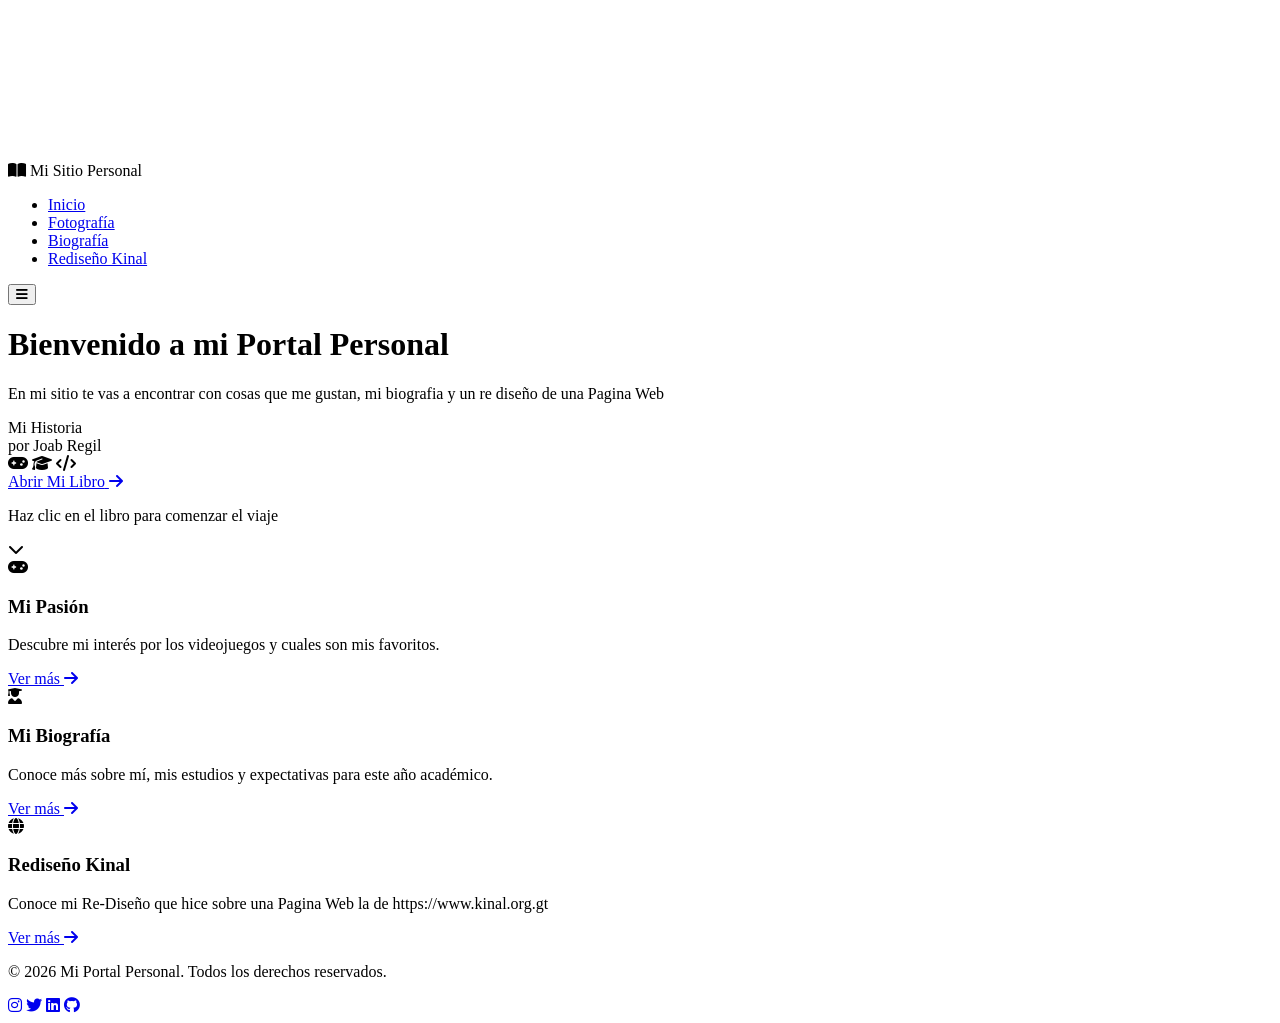
==== index.html @ 54030fdc "add: Agregando la estructura html para el menu principal del SitioWeb" ====
<!DOCTYPE html>
<html lang="es">
<head>
    <meta charset="UTF-8">
    <meta name="viewport" content="width=device-width, initial-scale=1.0">
    <title>Mi Portal Personal | SitioWeb</title>
    <link rel="stylesheet" href="../CSS/estilos-principal.css">
    <link rel="preconnect" href="https://fonts.googleapis.com">
    <link rel="preconnect" href="https://fonts.gstatic.com" crossorigin>
    <link href="https://fonts.googleapis.com/css2?family=Montserrat:wght@300;400;500;600;700&display=swap" rel="stylesheet">
    <link rel="stylesheet" href="https://cdnjs.cloudflare.com/ajax/libs/font-awesome/6.4.0/css/all.min.css">
    <link rel="icon" href="/IMG/LogoKinal.png" type="image/png">
</head>
<body>
    <div class="contenedor">
        <div class="video-fondo">
            <video autoplay muted loop id="video-bg">
                <source src="/IMG/video.mp4" type="video/mp4">
                Tu navegador no soporta videos HTML5.
            </video>
            <div class="overlay-video"></div>
        </div>
        
        <header class="encabezado">
            <div class="logo">
                <i class="fas fa-book-open"></i>
                <span>Mi Sitio Personal</span>
            </div>

            <nav class="navegacion">
                <ul>
                    <li><a href="../HTML/index.html" class="activo">Inicio</a></li>
                    <li><a href="../HTML/fotografia.html">Fotografía</a></li>
                    <li><a href="../HTML/biografia.html">Biografía</a></li>
                    <li><a href="../HTML/Re-DiseñoKinal.html">Rediseño Kinal</a></li>
                </ul>
            </nav>
            <button class="menu-movil">
                <i class="fas fa-bars"></i>
            </button>
        </header>

        <main class="contenido-principal">
            <div class="texto-bienvenida">
                <h1 class="titulo animacion-titulo">Bienvenido a mi Portal Personal</h1>
                <p class="subtitulo animacion-subtitulo">En mi sitio te vas a encontrar con cosas que me gustan, mi biografia y un re diseño de una Pagina Web</p>
            </div>
            
            <div class="contenedor-libro">
                <div class="libro animacion-libro">
                    <div class="portada-libro">
                        <div class="titulo-libro">Mi Historia</div>
                        <div class="autor-libro">por Joab Regil</div>
                        <div class="decoracion-libro">
                            <i class="fas fa-gamepad"></i>
                            <i class="fas fa-graduation-cap"></i>
                            <i class="fas fa-code"></i>
                        </div>
                    </div>
                    <a href="../HTML/fotografia.html" class="boton-libro">
                        <span class="texto-boton">Abrir Mi Libro</span>
                        <i class="fas fa-arrow-right"></i>
                    </a>
                </div>
                
                <div class="instrucciones">
                    <p>Haz clic en el libro para comenzar el viaje</p>
                    <div class="flecha-animada">
                        <i class="fas fa-chevron-down"></i>
                    </div>
                </div>
            </div>
            
            <div class="tarjetas-enlaces">
                <div class="tarjeta animacion-tarjeta">
                    <div class="icono-tarjeta">
                        <i class="fas fa-gamepad"></i>
                    </div>
                    <h3>Mi Pasión</h3>
                    <p>Descubre mi interés por los videojuegos y cuales son mis favoritos.</p>
                    <a href="../HTML/fotografia.html" class="enlace-tarjeta">Ver más <i class="fas fa-arrow-right"></i></a>
                </div>
                
                <div class="tarjeta animacion-tarjeta">
                    <div class="icono-tarjeta">
                        <i class="fas fa-user-graduate"></i>
                    </div>
                    <h3>Mi Biografía</h3>
                    <p>Conoce más sobre mí, mis estudios y expectativas para este año académico.</p>
                    <a href="../HTML/biografia.html" class="enlace-tarjeta">Ver más <i class="fas fa-arrow-right"></i></a>
                </div>
                <div class="tarjeta animacion-tarjeta">
                    <div class="icono-tarjeta">
                        <i class="fas fa-globe"></i>
                    </div>
                    <h3>Rediseño Kinal</h3>
                    <p>Conoce mi Re-Diseño que hice sobre una Pagina Web la de https://www.kinal.org.gt</p>
                    <a href="../HTML/Re-DiseñoKinal.html" class="enlace-tarjeta">Ver más <i class="fas fa-arrow-right"></i></a>
                </div>
            </div>
        </main>

        <footer class="pie-pagina">
            <p>&copy; 2026 Mi Portal Personal. Todos los derechos reservados.</p>
            <div class="redes-sociales">
                <a href="#"><i class="fab fa-instagram"></i></a>
                <a href="#"><i class="fab fa-twitter"></i></a>
                <a href="#"><i class="fab fa-linkedin"></i></a>
                <a href="#"><i class="fab fa-github"></i></a>
            </div>
        </footer>
    </div>
    
    <script src="script.js"></script>
</body>
</html>
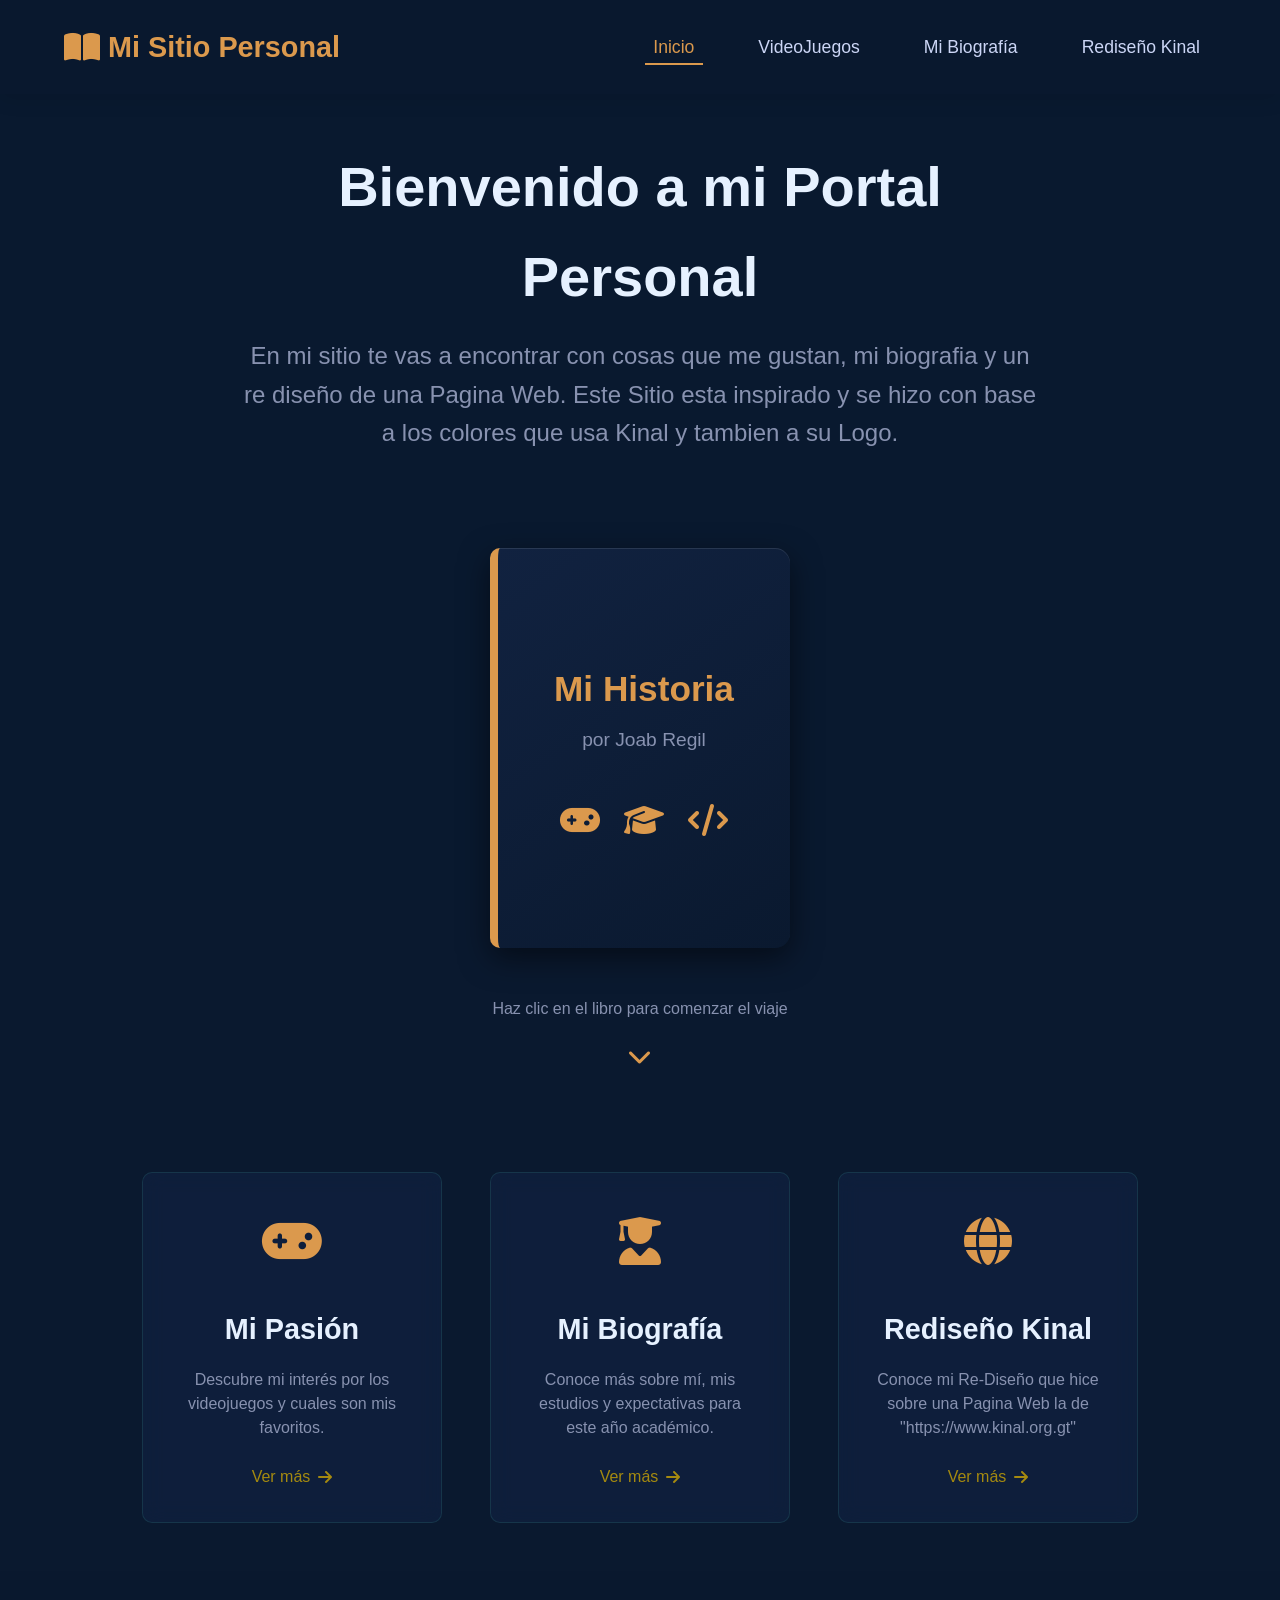
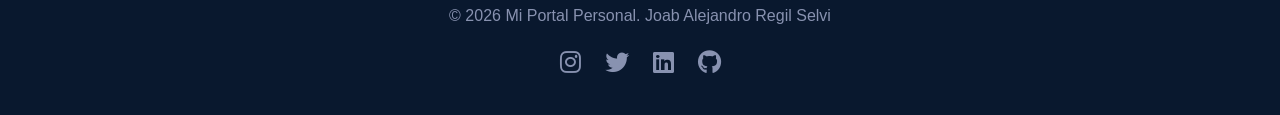
==== commit bbe59b1d: "fix: Corrigiendo errores en el html de la pagina principal" ====
--- a/index.html
+++ b/index.html
@@ -9,13 +9,13 @@
     <link rel="preconnect" href="https://fonts.gstatic.com" crossorigin>
     <link href="https://fonts.googleapis.com/css2?family=Montserrat:wght@300;400;500;600;700&display=swap" rel="stylesheet">
     <link rel="stylesheet" href="https://cdnjs.cloudflare.com/ajax/libs/font-awesome/6.4.0/css/all.min.css">
-    <link rel="icon" href="/IMG/LogoKinal.png" type="image/png">
+    <link rel="icon" href="../IMG/LogoKinal.png" type="image/png">
 </head>
 <body>
     <div class="contenedor">
         <div class="video-fondo">
             <video autoplay muted loop id="video-bg">
-                <source src="/IMG/video.mp4" type="video/mp4">
+                <source src="../IMG/video.mp4" type="video/mp4">
                 Tu navegador no soporta videos HTML5.
             </video>
             <div class="overlay-video"></div>
@@ -30,8 +30,8 @@
             <nav class="navegacion">
                 <ul>
                     <li><a href="../HTML/index.html" class="activo">Inicio</a></li>
-                    <li><a href="../HTML/fotografia.html">Fotografía</a></li>
-                    <li><a href="../HTML/biografia.html">Biografía</a></li>
+                    <li><a href="../HTML/fotografia.html">VideoJuegos</a></li>
+                    <li><a href="../HTML/biografia.html">Mi Biografía</a></li>
                     <li><a href="../HTML/Re-DiseñoKinal.html">Rediseño Kinal</a></li>
                 </ul>
             </nav>
@@ -43,7 +43,8 @@
         <main class="contenido-principal">
             <div class="texto-bienvenida">
                 <h1 class="titulo animacion-titulo">Bienvenido a mi Portal Personal</h1>
-                <p class="subtitulo animacion-subtitulo">En mi sitio te vas a encontrar con cosas que me gustan, mi biografia y un re diseño de una Pagina Web</p>
+                <p class="subtitulo animacion-subtitulo">En mi sitio te vas a encontrar con cosas que me gustan, mi biografia y un re diseño de una Pagina Web. 
+                    Este Sitio esta inspirado y se hizo con base a los colores que usa Kinal y tambien a su Logo. </p>
             </div>
             
             <div class="contenedor-libro">
@@ -94,19 +95,19 @@
                         <i class="fas fa-globe"></i>
                     </div>
                     <h3>Rediseño Kinal</h3>
-                    <p>Conoce mi Re-Diseño que hice sobre una Pagina Web la de https://www.kinal.org.gt</p>
+                    <p>Conoce mi Re-Diseño que hice sobre una Pagina Web la de "https://www.kinal.org.gt"</p>
                     <a href="../HTML/Re-DiseñoKinal.html" class="enlace-tarjeta">Ver más <i class="fas fa-arrow-right"></i></a>
                 </div>
             </div>
         </main>
 
         <footer class="pie-pagina">
-            <p>&copy; 2026 Mi Portal Personal. Todos los derechos reservados.</p>
+            <p>&copy; 2026 Mi Portal Personal. Joab Alejandro Regil Selvi</p>
             <div class="redes-sociales">
                 <a href="#"><i class="fab fa-instagram"></i></a>
                 <a href="#"><i class="fab fa-twitter"></i></a>
                 <a href="#"><i class="fab fa-linkedin"></i></a>
-                <a href="#"><i class="fab fa-github"></i></a>
+                <a href="https://github.com/jregil-2021564/SitioWeb_Proyecto/tree/main"><i class="fab fa-github"></i></a>
             </div>
         </footer>
     </div>
--- a/CSS/estilos-principal.css
+++ b/CSS/estilos-principal.css
@@ -0,0 +1,467 @@
+/* Reset y configuraciones generales */
+* {
+    margin: 0;
+    padding: 0;
+    box-sizing: border-box;
+}
+
+html {
+    scroll-behavior: smooth;
+}
+
+body {
+    font-family: 'Montserrat', sans-serif;
+    line-height: 1.6;
+    color: #333;
+    overflow-x: hidden;
+    background-color: #0a192f;
+}
+
+.contenedor {
+    position: relative;
+    min-height: 100vh;
+    display: flex;
+    flex-direction: column;
+}
+
+/* Video de fondo */
+.video-fondo {
+    position: fixed;
+    top: 0;
+    left: 0;
+    width: 100%;
+    height: 100%;
+    z-index: -1;
+    overflow: hidden;
+}
+
+#video-bg {
+    position: absolute;
+    top: 50%;
+    left: 50%;
+    min-width: 100%;
+    min-height: 100%;
+    width: auto;
+    height: auto;
+    transform: translate(-50%, -50%);
+    object-fit: cover;
+}
+
+.overlay-video {
+    position: absolute;
+    top: 0;
+    left: 0;
+    width: 100%;
+    height: 100%;
+    background: rgba(10, 25, 47, 0.85);
+}
+
+/* Encabezado */
+.encabezado {
+    display: flex;
+    justify-content: space-between;
+    align-items: center;
+    padding: 1.5rem 5%;
+    background-color: rgba(10, 25, 47, 0.9);
+    backdrop-filter: blur(10px);
+    position: sticky;
+    top: 0;
+    z-index: 100;
+    box-shadow: 0 4px 20px rgba(0, 0, 0, 0.1);
+}
+
+.logo {
+    display: flex;
+    align-items: center;
+    color: #db994d;
+    font-size: 1.8rem;
+    font-weight: 700;
+    gap: 0.5rem;
+}
+
+.logo i {
+    font-size: 2rem;
+}
+
+.navegacion ul {
+    display: flex;
+    list-style: none;
+    gap: 2rem;
+}
+
+.navegacion a {
+    text-decoration: none;
+    color: #ccd6f6;
+    font-weight: 500;
+    font-size: 1.1rem;
+    padding: 0.5rem 1rem;
+    border-radius: 4px;
+    transition: all 0.3s ease;
+    position: relative;
+}
+
+.navegacion a:hover,
+.navegacion a.activo {
+    color: #db994d;
+}
+
+.navegacion a::after {
+    content: '';
+    position: absolute;
+    width: 0;
+    height: 2px;
+    bottom: 0;
+    left: 50%;
+    background-color: #db994d;
+    transition: all 0.3s ease;
+}
+
+.navegacion a:hover::after,
+.navegacion a.activo::after {
+    width: 80%;
+    left: 10%;
+}
+
+.menu-movil {
+    display: none;
+    background: none;
+    border: none;
+    color: #db994d;
+    font-size: 1.8rem;
+    cursor: pointer;
+}
+
+/* Contenido principal */
+.contenido-principal {
+    flex: 1;
+    display: flex;
+    flex-direction: column;
+    align-items: center;
+    padding: 3rem 5%;
+    color: #ccd6f6;
+}
+
+.texto-bienvenida {
+    text-align: center;
+    margin-bottom: 3rem;
+    max-width: 800px;
+}
+
+.titulo {
+    font-size: 3.5rem;
+    font-weight: 700;
+    margin-bottom: 1rem;
+    color: #e6f1ff;
+}
+
+.subtitulo {
+    font-size: 1.5rem;
+    font-weight: 300;
+    color: #8892b0;
+}
+
+/* Animaciones para el título y subtítulo */
+.animacion-titulo {
+    animation: aparecer 1.5s ease-out;
+}
+
+.animacion-subtitulo {
+    animation: aparecer 1.5s ease-out 0.5s both;
+}
+
+@keyframes aparecer {
+    from {
+        opacity: 0;
+        transform: translateY(30px);
+    }
+    to {
+        opacity: 1;
+        transform: translateY(0);
+    }
+}
+
+/* Estilos del libro */
+.contenedor-libro {
+    display: flex;
+    flex-direction: column;
+    align-items: center;
+    margin: 3rem 0;
+}
+
+.libro {
+    position: relative;
+    width: 300px;
+    height: 400px;
+    perspective: 1500px;
+    margin-bottom: 2rem;
+}
+
+.portada-libro {
+    position: absolute;
+    width: 100%;
+    height: 100%;
+    background: linear-gradient(145deg, #112240, #0a192f);
+    border-radius: 10px 15px 15px 10px;
+    box-shadow: 
+        0 10px 30px rgba(0, 0, 0, 0.5),
+        inset 0 1px 0 rgba(255, 255, 255, 0.1);
+    display: flex;
+    flex-direction: column;
+    justify-content: center;
+    align-items: center;
+    padding: 2rem;
+    color: #db994d;
+    border-left: 8px solid #db994d;
+    transform-style: preserve-3d;
+    transition: transform 0.8s cubic-bezier(0.175, 0.885, 0.32, 1.275);
+    z-index: 2;
+}
+
+.libro:hover .portada-libro {
+    transform: rotateY(-30deg);
+}
+
+.titulo-libro {
+    font-size: 2.2rem;
+    font-weight: 700;
+    margin-bottom: 0.5rem;
+    text-align: center;
+}
+
+.autor-libro {
+    font-size: 1.2rem;
+    color: #8892b0;
+    margin-bottom: 2rem;
+}
+
+.decoracion-libro {
+    display: flex;
+    gap: 1.5rem;
+    font-size: 2rem;
+    margin-top: 1rem;
+}
+
+.boton-libro {
+    position: absolute;
+    top: 0;
+    left: 0;
+    width: 100%;
+    height: 100%;
+    display: flex;
+    flex-direction: column;
+    justify-content: center;
+    align-items: center;
+    background: rgba(12, 35, 110, 0.1);
+    border-radius: 10px;
+    text-decoration: none;
+    color: #db994d;
+    z-index: 3;
+    opacity: 0;
+    transition: opacity 0.3s ease;
+    backdrop-filter: blur(5px);
+}
+
+.libro:hover .boton-libro {
+    opacity: 1;
+}
+
+.texto-boton {
+    font-size: 1.8rem;
+    font-weight: 600;
+    margin-bottom: 1rem;
+}
+
+.boton-libro i {
+    font-size: 2.5rem;
+    animation: latido 1.5s infinite ease-in-out;
+}
+
+@keyframes latido {
+    0%, 100% { transform: scale(1); }
+    50% { transform: scale(1.1); }
+}
+
+.animacion-libro {
+    animation: flotar 3s ease-in-out infinite;
+}
+
+@keyframes flotar {
+    0%, 100% { transform: translateY(0); }
+    50% { transform: translateY(-15px); }
+}
+
+.instrucciones {
+    text-align: center;
+    color: #8892b0;
+    margin-top: 1rem;
+}
+
+.flecha-animada {
+    margin-top: 1rem;
+    animation: moverFlecha 2s infinite;
+    color: #db994d;
+    font-size: 1.5rem;
+}
+
+@keyframes moverFlecha {
+    0%, 100% { transform: translateY(0); opacity: 0.5; }
+    50% { transform: translateY(10px); opacity: 1; }
+}
+
+/* Tarjetas de enlaces */
+.tarjetas-enlaces {
+    display: flex;
+    justify-content: center;
+    gap: 3rem;
+    margin-top: 3rem;
+    flex-wrap: wrap;
+}
+
+.tarjeta {
+    background: rgba(17, 34, 64, 0.7);
+    border-radius: 10px;
+    padding: 2rem;
+    width: 300px;
+    text-align: center;
+    backdrop-filter: blur(10px);
+    border: 1px solid rgba(100, 255, 218, 0.1);
+    transition: all 0.3s ease;
+}
+
+.tarjeta:hover {
+    transform: translateY(-10px);
+    border-color: #db994d;
+    box-shadow: 0 10px 30px #db994d(100, 255, 218, 0.2);
+}
+
+.animacion-tarjeta {
+    animation: aparecer 1s ease-out 1s both;
+}
+
+.tarjeta:nth-child(2) {
+    animation-delay: 1.2s;
+}
+
+.icono-tarjeta {
+    font-size: 3rem;
+    color: #db994d;
+    margin-bottom: 1.5rem;
+}
+
+.tarjeta h3 {
+    font-size: 1.8rem;
+    margin-bottom: 1rem;
+    color: #e6f1ff;
+}
+
+.tarjeta p {
+    color: #8892b0;
+    margin-bottom: 1.5rem;
+    line-height: 1.5;
+}
+
+.enlace-tarjeta {
+    display: inline-flex;
+    align-items: center;
+    gap: 0.5rem;
+    text-decoration: none;
+    color: #a58a10;
+    font-weight: 500;
+    transition: gap 0.3s ease;
+}
+
+.enlace-tarjeta:hover {
+    gap: 1rem;
+}
+
+/* Pie de página */
+.pie-pagina {
+    background-color: rgba(10, 25, 47, 0.95);
+    padding: 2rem 5%;
+    text-align: center;
+    color: #8892b0;
+    margin-top: auto;
+}
+
+.pie-pagina p {
+    margin-bottom: 1rem;
+}
+
+.redes-sociales {
+    display: flex;
+    justify-content: center;
+    gap: 1.5rem;
+}
+
+.redes-sociales a {
+    color: #8892b0;
+    font-size: 1.5rem;
+    transition: all 0.3s ease;
+}
+
+.redes-sociales a:hover {
+    color: #db994d;
+    transform: translateY(-5px);
+}
+
+/* Responsive */
+@media (max-width: 768px) {
+    .titulo {
+        font-size: 2.5rem;
+    }
+    
+    .subtitulo {
+        font-size: 1.2rem;
+    }
+    
+    .navegacion {
+        position: fixed;
+        top: 70px;
+        right: -100%;
+        width: 80%;
+        height: calc(100vh - 70px);
+        background-color: rgba(10, 25, 47, 0.95);
+        backdrop-filter: blur(10px);
+        transition: right 0.5s ease;
+        z-index: 99;
+    }
+    
+    .navegacion.mostrar {
+        right: 0;
+    }
+    
+    .navegacion ul {
+        flex-direction: column;
+        padding: 2rem;
+        gap: 1.5rem;
+    }
+    
+    .menu-movil {
+        display: block;
+    }
+    
+    .libro {
+        width: 250px;
+        height: 350px;
+    }
+    
+    .tarjetas-enlaces {
+        flex-direction: column;
+        align-items: center;
+    }
+}
+
+@media (max-width: 480px) {
+    .titulo {
+        font-size: 2rem;
+    }
+    
+    .libro {
+        width: 220px;
+        height: 320px;
+    }
+    
+    .titulo-libro {
+        font-size: 1.8rem;
+    }
+}
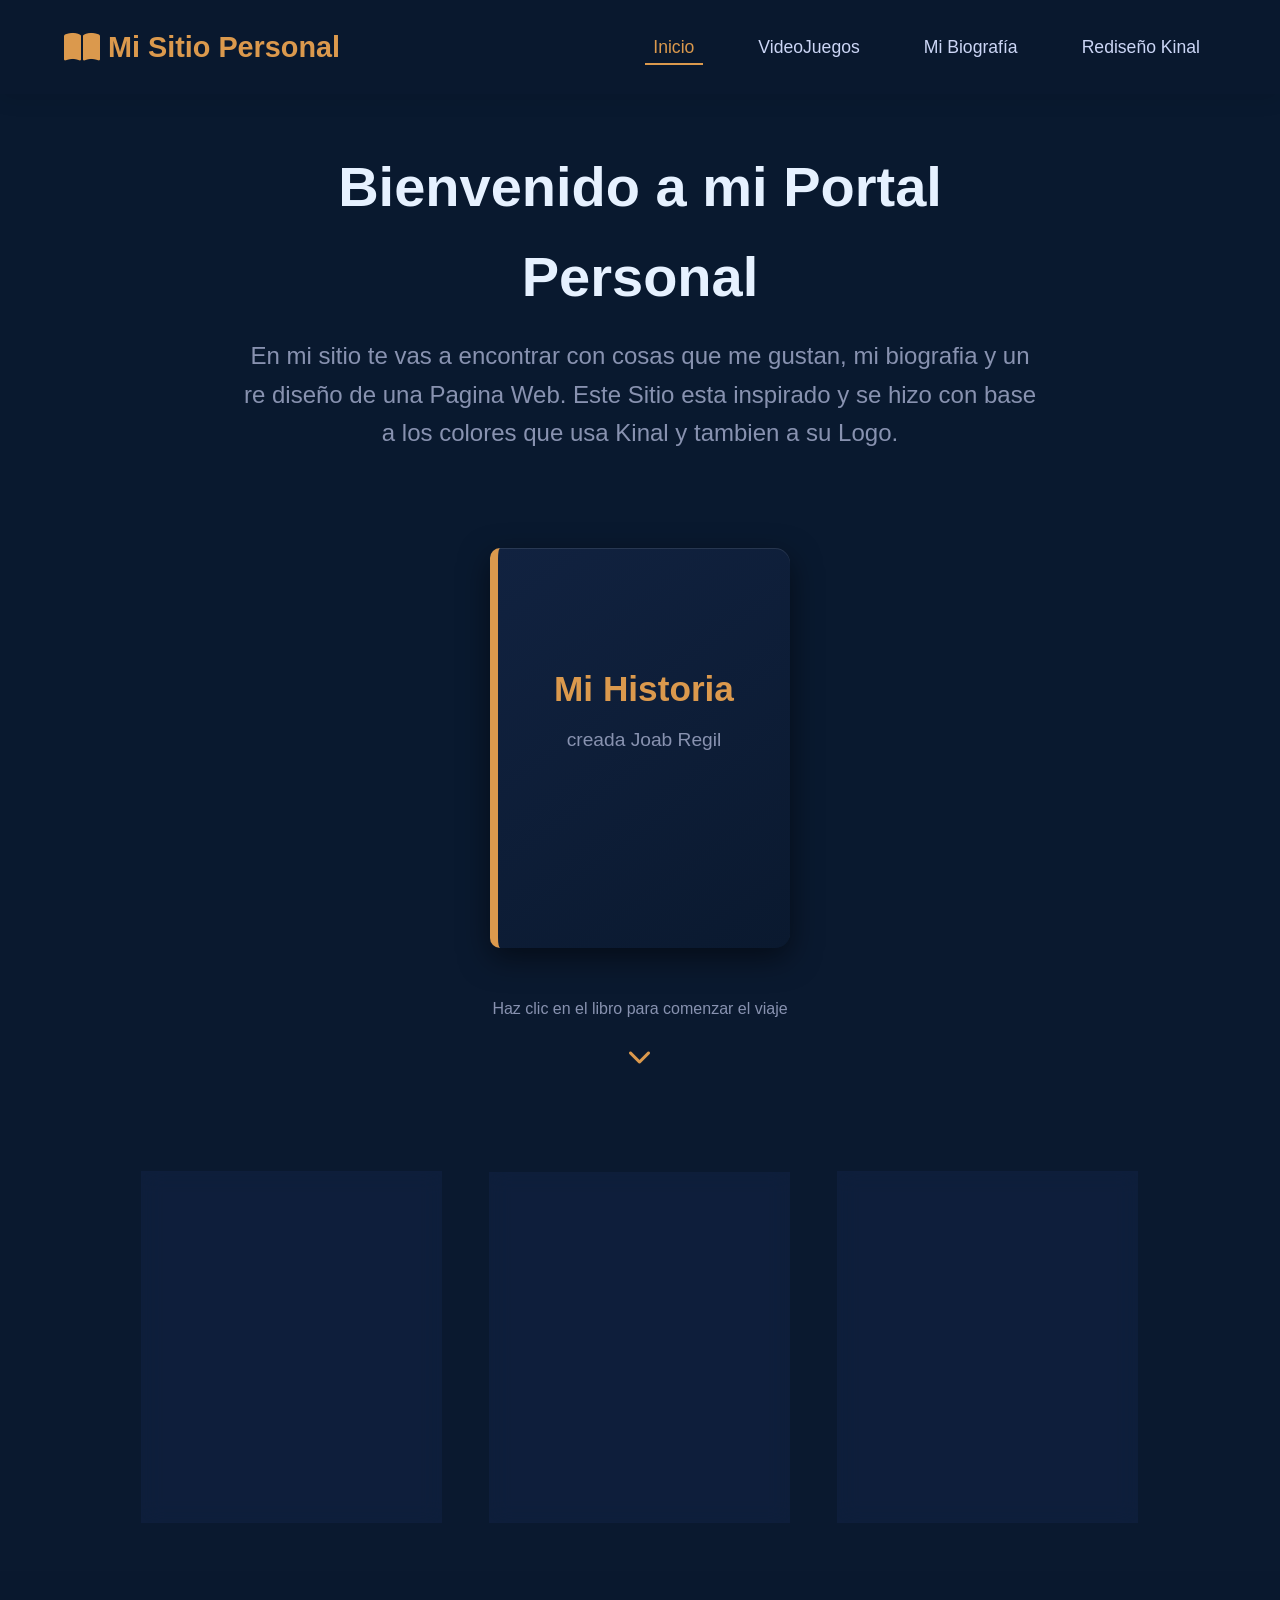
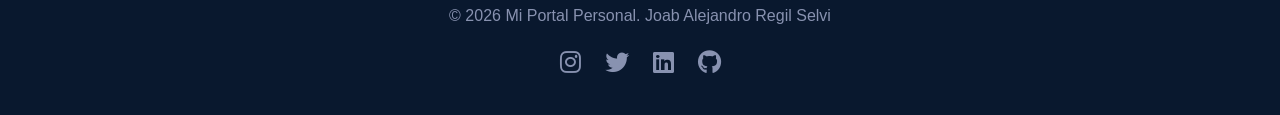
==== commit 5620bbec: "docs: Cambiando la estructura del html para la parte de Inicio" ====
--- a/index.html
+++ b/index.html
@@ -30,7 +30,7 @@
             <nav class="navegacion">
                 <ul>
                     <li><a href="../HTML/index.html" class="activo">Inicio</a></li>
-                    <li><a href="../HTML/fotografia.html">VideoJuegos</a></li>
+                    <li><a href="../HTML/videojuegos.html">VideoJuegos</a></li>
                     <li><a href="../HTML/biografia.html">Mi Biografía</a></li>
                     <li><a href="../HTML/Re-DiseñoKinal.html">Rediseño Kinal</a></li>
                 </ul>
@@ -51,14 +51,14 @@
                 <div class="libro animacion-libro">
                     <div class="portada-libro">
                         <div class="titulo-libro">Mi Historia</div>
-                        <div class="autor-libro">por Joab Regil</div>
+                        <div class="autor-libro">creada Joab Regil</div>
                         <div class="decoracion-libro">
                             <i class="fas fa-gamepad"></i>
                             <i class="fas fa-graduation-cap"></i>
                             <i class="fas fa-code"></i>
                         </div>
                     </div>
-                    <a href="../HTML/fotografia.html" class="boton-libro">
+                    <a href="../HTML/videojuegos.html" class="boton-libro">
                         <span class="texto-boton">Abrir Mi Libro</span>
                         <i class="fas fa-arrow-right"></i>
                     </a>
@@ -79,7 +79,7 @@
                     </div>
                     <h3>Mi Pasión</h3>
                     <p>Descubre mi interés por los videojuegos y cuales son mis favoritos.</p>
-                    <a href="../HTML/fotografia.html" class="enlace-tarjeta">Ver más <i class="fas fa-arrow-right"></i></a>
+                    <a href="../HTML/videojuegos.html" class="enlace-tarjeta">Ver más <i class="fas fa-arrow-right"></i></a>
                 </div>
                 
                 <div class="tarjeta animacion-tarjeta">
@@ -112,6 +112,6 @@
         </footer>
     </div>
     
-    <script src="script.js"></script>
+    <script src="../JS/script.js"></script>
 </body>
 </html>
